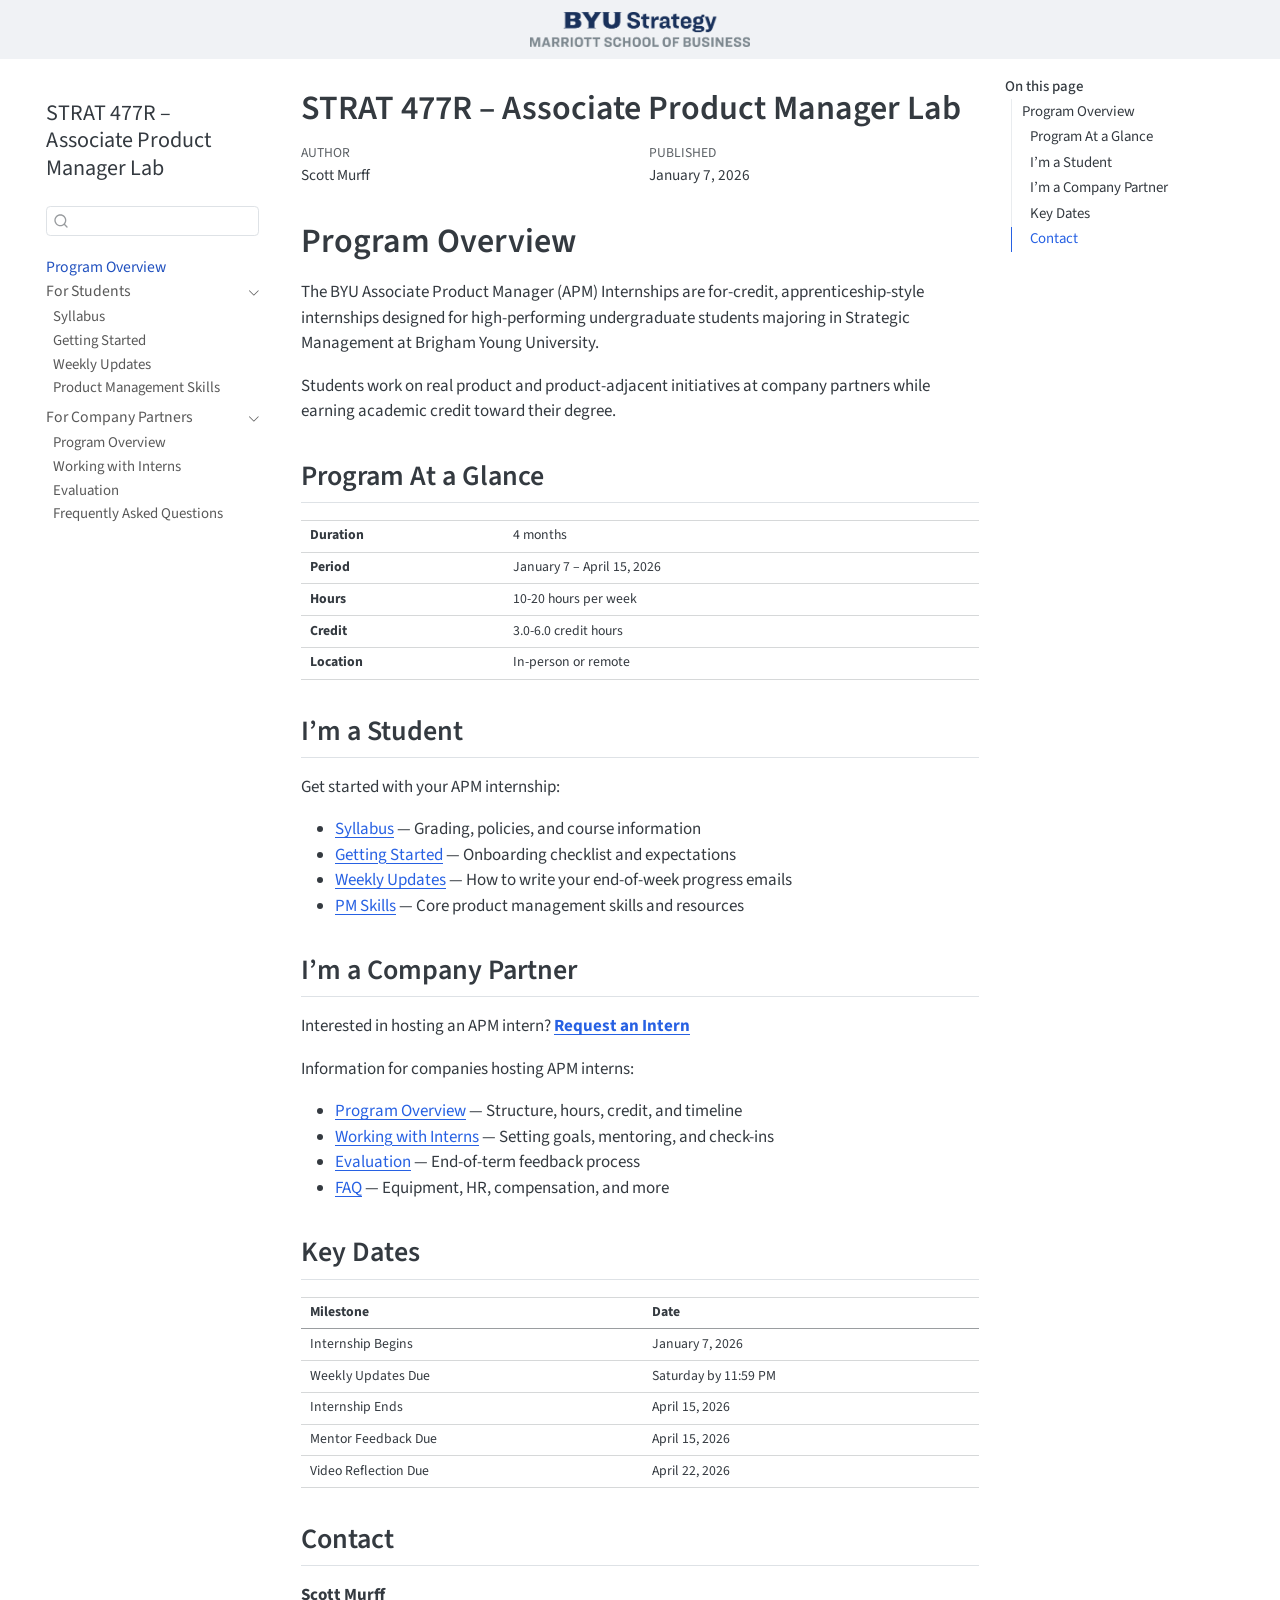
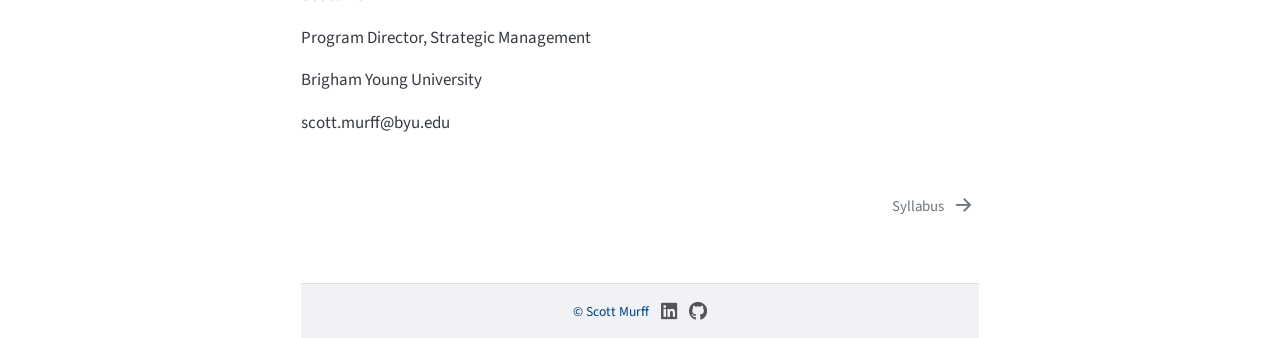
==== docs/index.html @ 0781306b "Initial commit: APM Lab Quarto site - Quarto book structure for students and partner companies - Git" ====
<!DOCTYPE html>
<html xmlns="http://www.w3.org/1999/xhtml" lang="en" xml:lang="en"><head>

<meta charset="utf-8">
<meta name="generator" content="quarto-1.8.25">

<meta name="viewport" content="width=device-width, initial-scale=1.0, user-scalable=yes">

<meta name="author" content="Scott Murff">
<meta name="dcterms.date" content="2026-01-07">

<title>STRAT 477R – Associate Product Manager Lab</title>
<style>
code{white-space: pre-wrap;}
span.smallcaps{font-variant: small-caps;}
div.columns{display: flex; gap: min(4vw, 1.5em);}
div.column{flex: auto; overflow-x: auto;}
div.hanging-indent{margin-left: 1.5em; text-indent: -1.5em;}
ul.task-list{list-style: none;}
ul.task-list li input[type="checkbox"] {
  width: 0.8em;
  margin: 0 0.8em 0.2em -1em; /* quarto-specific, see https://github.com/quarto-dev/quarto-cli/issues/4556 */ 
  vertical-align: middle;
}
</style>


<script src="site_libs/quarto-nav/quarto-nav.js"></script>
<script src="site_libs/quarto-nav/headroom.min.js"></script>
<script src="site_libs/clipboard/clipboard.min.js"></script>
<script src="site_libs/quarto-search/autocomplete.umd.js"></script>
<script src="site_libs/quarto-search/fuse.min.js"></script>
<script src="site_libs/quarto-search/quarto-search.js"></script>
<meta name="quarto:offset" content="./">
<link href="./students/01-syllabus.html" rel="next">
<link href="./images/strategic-ai-favicon.png" rel="icon" type="image/png">
<script src="site_libs/quarto-html/quarto.js" type="module"></script>
<script src="site_libs/quarto-html/tabsets/tabsets.js" type="module"></script>
<script src="site_libs/quarto-html/axe/axe-check.js" type="module"></script>
<script src="site_libs/quarto-html/popper.min.js"></script>
<script src="site_libs/quarto-html/tippy.umd.min.js"></script>
<script src="site_libs/quarto-html/anchor.min.js"></script>
<link href="site_libs/quarto-html/tippy.css" rel="stylesheet">
<link href="site_libs/quarto-html/quarto-syntax-highlighting-7b89279ff1a6dce999919e0e67d4d9ec.css" rel="stylesheet" id="quarto-text-highlighting-styles">
<script src="site_libs/bootstrap/bootstrap.min.js"></script>
<link href="site_libs/bootstrap/bootstrap-icons.css" rel="stylesheet">
<link href="site_libs/bootstrap/bootstrap-27c261d06b905028a18691de25d09dde.min.css" rel="stylesheet" append-hash="true" id="quarto-bootstrap" data-mode="light">
<script id="quarto-search-options" type="application/json">{
  "location": "sidebar",
  "copy-button": false,
  "collapse-after": 3,
  "panel-placement": "start",
  "type": "textbox",
  "limit": 50,
  "keyboard-shortcut": [
    "f",
    "/",
    "s"
  ],
  "show-item-context": false,
  "language": {
    "search-no-results-text": "No results",
    "search-matching-documents-text": "matching documents",
    "search-copy-link-title": "Copy link to search",
    "search-hide-matches-text": "Hide additional matches",
    "search-more-match-text": "more match in this document",
    "search-more-matches-text": "more matches in this document",
    "search-clear-button-title": "Clear",
    "search-text-placeholder": "",
    "search-detached-cancel-button-title": "Cancel",
    "search-submit-button-title": "Submit",
    "search-label": "Search"
  }
}</script>
</head><body class="nav-sidebar floating quarto-light"><header class="book-header-banner">
  <a href="https://byu-strategy.github.io/program-guide/" target="_blank">
    <img src="images/strat-logo.png" alt="BYU Strategy - Marriott School of Business">
  </a>
</header>

<!-- Google tag (gtag.js) -->
<script async="" src="https://www.googletagmanager.com/gtag/js?id=G-5TPMPSE4HZ"></script>
<script>
  window.dataLayer = window.dataLayer || [];
  function gtag(){dataLayer.push(arguments);}
  gtag('js', new Date());

  gtag('config', 'G-5TPMPSE4HZ');
</script>


<link rel="stylesheet" href="styles.css">




<div id="quarto-search-results"></div>
  <header id="quarto-header" class="headroom fixed-top">
  <nav class="quarto-secondary-nav">
    <div class="container-fluid d-flex">
      <button type="button" class="quarto-btn-toggle btn" data-bs-toggle="collapse" role="button" data-bs-target=".quarto-sidebar-collapse-item" aria-controls="quarto-sidebar" aria-expanded="false" aria-label="Toggle sidebar navigation" onclick="if (window.quartoToggleHeadroom) { window.quartoToggleHeadroom(); }">
        <i class="bi bi-layout-text-sidebar-reverse"></i>
      </button>
        <nav class="quarto-page-breadcrumbs" aria-label="breadcrumb"><ol class="breadcrumb"><li class="breadcrumb-item"><a href="./index.html"><span class="chapter-title">Program Overview</span></a></li></ol></nav>
        <a class="flex-grow-1" role="navigation" data-bs-toggle="collapse" data-bs-target=".quarto-sidebar-collapse-item" aria-controls="quarto-sidebar" aria-expanded="false" aria-label="Toggle sidebar navigation" onclick="if (window.quartoToggleHeadroom) { window.quartoToggleHeadroom(); }">      
        </a>
      <button type="button" class="btn quarto-search-button" aria-label="Search" onclick="window.quartoOpenSearch();">
        <i class="bi bi-search"></i>
      </button>
    </div>
  </nav>
</header>
<!-- content -->
<div id="quarto-content" class="quarto-container page-columns page-rows-contents page-layout-article">
<!-- sidebar -->
  <nav id="quarto-sidebar" class="sidebar collapse collapse-horizontal quarto-sidebar-collapse-item sidebar-navigation floating overflow-auto">
    <div class="pt-lg-2 mt-2 text-left sidebar-header sidebar-header-stacked">
      <a href="./index.html" class="sidebar-logo-link">
      </a>
    <div class="sidebar-title mb-0 py-0">
      <a href="./">STRAT 477R – Associate Product Manager Lab</a> 
    </div>
      </div>
        <div class="mt-2 flex-shrink-0 align-items-center">
        <div class="sidebar-search">
        <div id="quarto-search" class="" title="Search"></div>
        </div>
        </div>
    <div class="sidebar-menu-container"> 
    <ul class="list-unstyled mt-1">
        <li class="sidebar-item">
  <div class="sidebar-item-container"> 
  <a href="./index.html" class="sidebar-item-text sidebar-link active"><span class="chapter-title">Program Overview</span></a>
  </div>
</li>
        <li class="sidebar-item sidebar-item-section">
      <div class="sidebar-item-container"> 
            <a class="sidebar-item-text sidebar-link text-start" data-bs-toggle="collapse" data-bs-target="#quarto-sidebar-section-1" role="navigation" aria-expanded="true">
 <span class="menu-text">For Students</span></a>
          <a class="sidebar-item-toggle text-start" data-bs-toggle="collapse" data-bs-target="#quarto-sidebar-section-1" role="navigation" aria-expanded="true" aria-label="Toggle section">
            <i class="bi bi-chevron-right ms-2"></i>
          </a> 
      </div>
      <ul id="quarto-sidebar-section-1" class="collapse list-unstyled sidebar-section depth1 show">  
          <li class="sidebar-item">
  <div class="sidebar-item-container"> 
  <a href="./students/01-syllabus.html" class="sidebar-item-text sidebar-link"><span class="chapter-title">Syllabus</span></a>
  </div>
</li>
          <li class="sidebar-item">
  <div class="sidebar-item-container"> 
  <a href="./students/02-getting-started.html" class="sidebar-item-text sidebar-link"><span class="chapter-title">Getting Started</span></a>
  </div>
</li>
          <li class="sidebar-item">
  <div class="sidebar-item-container"> 
  <a href="./students/03-weekly-updates.html" class="sidebar-item-text sidebar-link"><span class="chapter-title">Weekly Updates</span></a>
  </div>
</li>
          <li class="sidebar-item">
  <div class="sidebar-item-container"> 
  <a href="./students/04-pm-skills.html" class="sidebar-item-text sidebar-link"><span class="chapter-title">Product Management Skills</span></a>
  </div>
</li>
      </ul>
  </li>
        <li class="sidebar-item sidebar-item-section">
      <div class="sidebar-item-container"> 
            <a class="sidebar-item-text sidebar-link text-start" data-bs-toggle="collapse" data-bs-target="#quarto-sidebar-section-2" role="navigation" aria-expanded="true">
 <span class="menu-text">For Company Partners</span></a>
          <a class="sidebar-item-toggle text-start" data-bs-toggle="collapse" data-bs-target="#quarto-sidebar-section-2" role="navigation" aria-expanded="true" aria-label="Toggle section">
            <i class="bi bi-chevron-right ms-2"></i>
          </a> 
      </div>
      <ul id="quarto-sidebar-section-2" class="collapse list-unstyled sidebar-section depth1 show">  
          <li class="sidebar-item">
  <div class="sidebar-item-container"> 
  <a href="./partners/01-program-overview.html" class="sidebar-item-text sidebar-link"><span class="chapter-title">Program Overview</span></a>
  </div>
</li>
          <li class="sidebar-item">
  <div class="sidebar-item-container"> 
  <a href="./partners/02-working-with-interns.html" class="sidebar-item-text sidebar-link"><span class="chapter-title">Working with Interns</span></a>
  </div>
</li>
          <li class="sidebar-item">
  <div class="sidebar-item-container"> 
  <a href="./partners/03-evaluation.html" class="sidebar-item-text sidebar-link"><span class="chapter-title">Evaluation</span></a>
  </div>
</li>
          <li class="sidebar-item">
  <div class="sidebar-item-container"> 
  <a href="./partners/04-faq.html" class="sidebar-item-text sidebar-link"><span class="chapter-title">Frequently Asked Questions</span></a>
  </div>
</li>
      </ul>
  </li>
    </ul>
    </div>
</nav>
<div id="quarto-sidebar-glass" class="quarto-sidebar-collapse-item" data-bs-toggle="collapse" data-bs-target=".quarto-sidebar-collapse-item"></div>
<!-- margin-sidebar -->
    <div id="quarto-margin-sidebar" class="sidebar margin-sidebar">
        <nav id="TOC" role="doc-toc" class="toc-active">
    <h2 id="toc-title">On this page</h2>
   
  <ul>
  <li><a href="#program-overview" id="toc-program-overview" class="nav-link active" data-scroll-target="#program-overview">Program Overview</a>
  <ul class="collapse">
  <li><a href="#program-at-a-glance" id="toc-program-at-a-glance" class="nav-link" data-scroll-target="#program-at-a-glance">Program At a Glance</a></li>
  <li><a href="#im-a-student" id="toc-im-a-student" class="nav-link" data-scroll-target="#im-a-student">I’m a Student</a></li>
  <li><a href="#im-a-company-partner" id="toc-im-a-company-partner" class="nav-link" data-scroll-target="#im-a-company-partner">I’m a Company Partner</a></li>
  <li><a href="#key-dates" id="toc-key-dates" class="nav-link" data-scroll-target="#key-dates">Key Dates</a></li>
  <li><a href="#contact" id="toc-contact" class="nav-link" data-scroll-target="#contact">Contact</a></li>
  </ul></li>
  </ul>
</nav>
    </div>
<!-- main -->
<main class="content" id="quarto-document-content">

<header id="title-block-header" class="quarto-title-block default">
<div class="quarto-title">
<h1 class="title">STRAT 477R – Associate Product Manager Lab</h1>
</div>



<div class="quarto-title-meta">

    <div>
    <div class="quarto-title-meta-heading">Author</div>
    <div class="quarto-title-meta-contents">
             <p>Scott Murff </p>
          </div>
  </div>
    
    <div>
    <div class="quarto-title-meta-heading">Published</div>
    <div class="quarto-title-meta-contents">
      <p class="date">January 7, 2026</p>
    </div>
  </div>
  
    
  </div>
  


</header>


<section id="program-overview" class="level1">
<h1>Program Overview</h1>
<p>The BYU Associate Product Manager (APM) Internships are for-credit, apprenticeship-style internships designed for high-performing undergraduate students majoring in Strategic Management at Brigham Young University.</p>
<p>Students work on real product and product-adjacent initiatives at company partners while earning academic credit toward their degree.</p>
<section id="program-at-a-glance" class="level2">
<h2 class="anchored" data-anchor-id="program-at-a-glance">Program At a Glance</h2>
<table class="caption-top table">
<tbody>
<tr class="odd">
<td><strong>Duration</strong></td>
<td>4 months</td>
</tr>
<tr class="even">
<td><strong>Period</strong></td>
<td>January 7 – April 15, 2026</td>
</tr>
<tr class="odd">
<td><strong>Hours</strong></td>
<td>10-20 hours per week</td>
</tr>
<tr class="even">
<td><strong>Credit</strong></td>
<td>3.0-6.0 credit hours</td>
</tr>
<tr class="odd">
<td><strong>Location</strong></td>
<td>In-person or remote</td>
</tr>
</tbody>
</table>
</section>
<section id="im-a-student" class="level2">
<h2 class="anchored" data-anchor-id="im-a-student">I’m a Student</h2>
<p>Get started with your APM internship:</p>
<ul>
<li><a href="./students/01-syllabus.html">Syllabus</a> — Grading, policies, and course information</li>
<li><a href="./students/02-getting-started.html">Getting Started</a> — Onboarding checklist and expectations</li>
<li><a href="./students/03-weekly-updates.html">Weekly Updates</a> — How to write your end-of-week progress emails</li>
<li><a href="./students/04-pm-skills.html">PM Skills</a> — Core product management skills and resources</li>
</ul>
</section>
<section id="im-a-company-partner" class="level2">
<h2 class="anchored" data-anchor-id="im-a-company-partner">I’m a Company Partner</h2>
<p>Interested in hosting an APM intern? <a href="https://docs.google.com/forms/d/e/1FAIpQLSdBkPGjYG-r-lFm8OFNOX_5ObOlJk23fbLxHwEotaW6vINzDg/viewform?usp=header"><strong>Request an Intern</strong></a></p>
<p>Information for companies hosting APM interns:</p>
<ul>
<li><a href="./partners/01-program-overview.html">Program Overview</a> — Structure, hours, credit, and timeline</li>
<li><a href="./partners/02-working-with-interns.html">Working with Interns</a> — Setting goals, mentoring, and check-ins</li>
<li><a href="./partners/03-evaluation.html">Evaluation</a> — End-of-term feedback process</li>
<li><a href="./partners/04-faq.html">FAQ</a> — Equipment, HR, compensation, and more</li>
</ul>
</section>
<section id="key-dates" class="level2">
<h2 class="anchored" data-anchor-id="key-dates">Key Dates</h2>
<table class="caption-top table">
<thead>
<tr class="header">
<th>Milestone</th>
<th>Date</th>
</tr>
</thead>
<tbody>
<tr class="odd">
<td>Internship Begins</td>
<td>January 7, 2026</td>
</tr>
<tr class="even">
<td>Weekly Updates Due</td>
<td>Saturday by 11:59 PM</td>
</tr>
<tr class="odd">
<td>Internship Ends</td>
<td>April 15, 2026</td>
</tr>
<tr class="even">
<td>Mentor Feedback Due</td>
<td>April 15, 2026</td>
</tr>
<tr class="odd">
<td>Video Reflection Due</td>
<td>April 22, 2026</td>
</tr>
</tbody>
</table>
</section>
<section id="contact" class="level2">
<h2 class="anchored" data-anchor-id="contact">Contact</h2>
<p><strong>Scott Murff</strong></p>
<p>Program Director, Strategic Management</p>
<p>Brigham Young University</p>
<p>scott.murff@byu.edu</p>


</section>
</section>

</main> <!-- /main -->
<link rel="stylesheet" href="https://cdnjs.cloudflare.com/ajax/libs/font-awesome/6.5.1/css/all.min.css">

<footer class="book-footer">
  <div class="footer-content">
    <div class="footer-text">
      <a href="https://www.scottmurff.org" target="_blank">© Scott Murff</a>
    </div>
    <div class="footer-icons">
      <a href="https://www.linkedin.com/in/scottdmurff" target="_blank" title="LinkedIn">
        <i class="fab fa-linkedin"></i>
      </a>
      <a href="https://github.com/sdmurff" target="_blank" title="GitHub">
        <i class="fab fa-github"></i>
      </a>
    </div>
  </div>
</footer>
<script id="quarto-html-after-body" type="application/javascript">
  window.document.addEventListener("DOMContentLoaded", function (event) {
    const icon = "";
    const anchorJS = new window.AnchorJS();
    anchorJS.options = {
      placement: 'right',
      icon: icon
    };
    anchorJS.add('.anchored');
    const isCodeAnnotation = (el) => {
      for (const clz of el.classList) {
        if (clz.startsWith('code-annotation-')) {                     
          return true;
        }
      }
      return false;
    }
    const onCopySuccess = function(e) {
      // button target
      const button = e.trigger;
      // don't keep focus
      button.blur();
      // flash "checked"
      button.classList.add('code-copy-button-checked');
      var currentTitle = button.getAttribute("title");
      button.setAttribute("title", "Copied!");
      let tooltip;
      if (window.bootstrap) {
        button.setAttribute("data-bs-toggle", "tooltip");
        button.setAttribute("data-bs-placement", "left");
        button.setAttribute("data-bs-title", "Copied!");
        tooltip = new bootstrap.Tooltip(button, 
          { trigger: "manual", 
            customClass: "code-copy-button-tooltip",
            offset: [0, -8]});
        tooltip.show();    
      }
      setTimeout(function() {
        if (tooltip) {
          tooltip.hide();
          button.removeAttribute("data-bs-title");
          button.removeAttribute("data-bs-toggle");
          button.removeAttribute("data-bs-placement");
        }
        button.setAttribute("title", currentTitle);
        button.classList.remove('code-copy-button-checked');
      }, 1000);
      // clear code selection
      e.clearSelection();
    }
    const getTextToCopy = function(trigger) {
      const outerScaffold = trigger.parentElement.cloneNode(true);
      const codeEl = outerScaffold.querySelector('code');
      for (const childEl of codeEl.children) {
        if (isCodeAnnotation(childEl)) {
          childEl.remove();
        }
      }
      return codeEl.innerText;
    }
    const clipboard = new window.ClipboardJS('.code-copy-button:not([data-in-quarto-modal])', {
      text: getTextToCopy
    });
    clipboard.on('success', onCopySuccess);
    if (window.document.getElementById('quarto-embedded-source-code-modal')) {
      const clipboardModal = new window.ClipboardJS('.code-copy-button[data-in-quarto-modal]', {
        text: getTextToCopy,
        container: window.document.getElementById('quarto-embedded-source-code-modal')
      });
      clipboardModal.on('success', onCopySuccess);
    }
      var localhostRegex = new RegExp(/^(?:http|https):\/\/localhost\:?[0-9]*\//);
      var mailtoRegex = new RegExp(/^mailto:/);
        var filterRegex = new RegExp('/' + window.location.host + '/');
      var isInternal = (href) => {
          return filterRegex.test(href) || localhostRegex.test(href) || mailtoRegex.test(href);
      }
      // Inspect non-navigation links and adorn them if external
     var links = window.document.querySelectorAll('a[href]:not(.nav-link):not(.navbar-brand):not(.toc-action):not(.sidebar-link):not(.sidebar-item-toggle):not(.pagination-link):not(.no-external):not([aria-hidden]):not(.dropdown-item):not(.quarto-navigation-tool):not(.about-link)');
      for (var i=0; i<links.length; i++) {
        const link = links[i];
        if (!isInternal(link.href)) {
          // undo the damage that might have been done by quarto-nav.js in the case of
          // links that we want to consider external
          if (link.dataset.originalHref !== undefined) {
            link.href = link.dataset.originalHref;
          }
        }
      }
    function tippyHover(el, contentFn, onTriggerFn, onUntriggerFn) {
      const config = {
        allowHTML: true,
        maxWidth: 500,
        delay: 100,
        arrow: false,
        appendTo: function(el) {
            return el.parentElement;
        },
        interactive: true,
        interactiveBorder: 10,
        theme: 'quarto',
        placement: 'bottom-start',
      };
      if (contentFn) {
        config.content = contentFn;
      }
      if (onTriggerFn) {
        config.onTrigger = onTriggerFn;
      }
      if (onUntriggerFn) {
        config.onUntrigger = onUntriggerFn;
      }
      window.tippy(el, config); 
    }
    const noterefs = window.document.querySelectorAll('a[role="doc-noteref"]');
    for (var i=0; i<noterefs.length; i++) {
      const ref = noterefs[i];
      tippyHover(ref, function() {
        // use id or data attribute instead here
        let href = ref.getAttribute('data-footnote-href') || ref.getAttribute('href');
        try { href = new URL(href).hash; } catch {}
        const id = href.replace(/^#\/?/, "");
        const note = window.document.getElementById(id);
        if (note) {
          return note.innerHTML;
        } else {
          return "";
        }
      });
    }
    const xrefs = window.document.querySelectorAll('a.quarto-xref');
    const processXRef = (id, note) => {
      // Strip column container classes
      const stripColumnClz = (el) => {
        el.classList.remove("page-full", "page-columns");
        if (el.children) {
          for (const child of el.children) {
            stripColumnClz(child);
          }
        }
      }
      stripColumnClz(note)
      if (id === null || id.startsWith('sec-')) {
        // Special case sections, only their first couple elements
        const container = document.createElement("div");
        if (note.children && note.children.length > 2) {
          container.appendChild(note.children[0].cloneNode(true));
          for (let i = 1; i < note.children.length; i++) {
            const child = note.children[i];
            if (child.tagName === "P" && child.innerText === "") {
              continue;
            } else {
              container.appendChild(child.cloneNode(true));
              break;
            }
          }
          if (window.Quarto?.typesetMath) {
            window.Quarto.typesetMath(container);
          }
          return container.innerHTML
        } else {
          if (window.Quarto?.typesetMath) {
            window.Quarto.typesetMath(note);
          }
          return note.innerHTML;
        }
      } else {
        // Remove any anchor links if they are present
        const anchorLink = note.querySelector('a.anchorjs-link');
        if (anchorLink) {
          anchorLink.remove();
        }
        if (window.Quarto?.typesetMath) {
          window.Quarto.typesetMath(note);
        }
        if (note.classList.contains("callout")) {
          return note.outerHTML;
        } else {
          return note.innerHTML;
        }
      }
    }
    for (var i=0; i<xrefs.length; i++) {
      const xref = xrefs[i];
      tippyHover(xref, undefined, function(instance) {
        instance.disable();
        let url = xref.getAttribute('href');
        let hash = undefined; 
        if (url.startsWith('#')) {
          hash = url;
        } else {
          try { hash = new URL(url).hash; } catch {}
        }
        if (hash) {
          const id = hash.replace(/^#\/?/, "");
          const note = window.document.getElementById(id);
          if (note !== null) {
            try {
              const html = processXRef(id, note.cloneNode(true));
              instance.setContent(html);
            } finally {
              instance.enable();
              instance.show();
            }
          } else {
            // See if we can fetch this
            fetch(url.split('#')[0])
            .then(res => res.text())
            .then(html => {
              const parser = new DOMParser();
              const htmlDoc = parser.parseFromString(html, "text/html");
              const note = htmlDoc.getElementById(id);
              if (note !== null) {
                const html = processXRef(id, note);
                instance.setContent(html);
              } 
            }).finally(() => {
              instance.enable();
              instance.show();
            });
          }
        } else {
          // See if we can fetch a full url (with no hash to target)
          // This is a special case and we should probably do some content thinning / targeting
          fetch(url)
          .then(res => res.text())
          .then(html => {
            const parser = new DOMParser();
            const htmlDoc = parser.parseFromString(html, "text/html");
            const note = htmlDoc.querySelector('main.content');
            if (note !== null) {
              // This should only happen for chapter cross references
              // (since there is no id in the URL)
              // remove the first header
              if (note.children.length > 0 && note.children[0].tagName === "HEADER") {
                note.children[0].remove();
              }
              const html = processXRef(null, note);
              instance.setContent(html);
            } 
          }).finally(() => {
            instance.enable();
            instance.show();
          });
        }
      }, function(instance) {
      });
    }
        let selectedAnnoteEl;
        const selectorForAnnotation = ( cell, annotation) => {
          let cellAttr = 'data-code-cell="' + cell + '"';
          let lineAttr = 'data-code-annotation="' +  annotation + '"';
          const selector = 'span[' + cellAttr + '][' + lineAttr + ']';
          return selector;
        }
        const selectCodeLines = (annoteEl) => {
          const doc = window.document;
          const targetCell = annoteEl.getAttribute("data-target-cell");
          const targetAnnotation = annoteEl.getAttribute("data-target-annotation");
          const annoteSpan = window.document.querySelector(selectorForAnnotation(targetCell, targetAnnotation));
          const lines = annoteSpan.getAttribute("data-code-lines").split(",");
          const lineIds = lines.map((line) => {
            return targetCell + "-" + line;
          })
          let top = null;
          let height = null;
          let parent = null;
          if (lineIds.length > 0) {
              //compute the position of the single el (top and bottom and make a div)
              const el = window.document.getElementById(lineIds[0]);
              top = el.offsetTop;
              height = el.offsetHeight;
              parent = el.parentElement.parentElement;
            if (lineIds.length > 1) {
              const lastEl = window.document.getElementById(lineIds[lineIds.length - 1]);
              const bottom = lastEl.offsetTop + lastEl.offsetHeight;
              height = bottom - top;
            }
            if (top !== null && height !== null && parent !== null) {
              // cook up a div (if necessary) and position it 
              let div = window.document.getElementById("code-annotation-line-highlight");
              if (div === null) {
                div = window.document.createElement("div");
                div.setAttribute("id", "code-annotation-line-highlight");
                div.style.position = 'absolute';
                parent.appendChild(div);
              }
              div.style.top = top - 2 + "px";
              div.style.height = height + 4 + "px";
              div.style.left = 0;
              let gutterDiv = window.document.getElementById("code-annotation-line-highlight-gutter");
              if (gutterDiv === null) {
                gutterDiv = window.document.createElement("div");
                gutterDiv.setAttribute("id", "code-annotation-line-highlight-gutter");
                gutterDiv.style.position = 'absolute';
                const codeCell = window.document.getElementById(targetCell);
                const gutter = codeCell.querySelector('.code-annotation-gutter');
                gutter.appendChild(gutterDiv);
              }
              gutterDiv.style.top = top - 2 + "px";
              gutterDiv.style.height = height + 4 + "px";
            }
            selectedAnnoteEl = annoteEl;
          }
        };
        const unselectCodeLines = () => {
          const elementsIds = ["code-annotation-line-highlight", "code-annotation-line-highlight-gutter"];
          elementsIds.forEach((elId) => {
            const div = window.document.getElementById(elId);
            if (div) {
              div.remove();
            }
          });
          selectedAnnoteEl = undefined;
        };
          // Handle positioning of the toggle
      window.addEventListener(
        "resize",
        throttle(() => {
          elRect = undefined;
          if (selectedAnnoteEl) {
            selectCodeLines(selectedAnnoteEl);
          }
        }, 10)
      );
      function throttle(fn, ms) {
      let throttle = false;
      let timer;
        return (...args) => {
          if(!throttle) { // first call gets through
              fn.apply(this, args);
              throttle = true;
          } else { // all the others get throttled
              if(timer) clearTimeout(timer); // cancel #2
              timer = setTimeout(() => {
                fn.apply(this, args);
                timer = throttle = false;
              }, ms);
          }
        };
      }
        // Attach click handler to the DT
        const annoteDls = window.document.querySelectorAll('dt[data-target-cell]');
        for (const annoteDlNode of annoteDls) {
          annoteDlNode.addEventListener('click', (event) => {
            const clickedEl = event.target;
            if (clickedEl !== selectedAnnoteEl) {
              unselectCodeLines();
              const activeEl = window.document.querySelector('dt[data-target-cell].code-annotation-active');
              if (activeEl) {
                activeEl.classList.remove('code-annotation-active');
              }
              selectCodeLines(clickedEl);
              clickedEl.classList.add('code-annotation-active');
            } else {
              // Unselect the line
              unselectCodeLines();
              clickedEl.classList.remove('code-annotation-active');
            }
          });
        }
    const findCites = (el) => {
      const parentEl = el.parentElement;
      if (parentEl) {
        const cites = parentEl.dataset.cites;
        if (cites) {
          return {
            el,
            cites: cites.split(' ')
          };
        } else {
          return findCites(el.parentElement)
        }
      } else {
        return undefined;
      }
    };
    var bibliorefs = window.document.querySelectorAll('a[role="doc-biblioref"]');
    for (var i=0; i<bibliorefs.length; i++) {
      const ref = bibliorefs[i];
      const citeInfo = findCites(ref);
      if (citeInfo) {
        tippyHover(citeInfo.el, function() {
          var popup = window.document.createElement('div');
          citeInfo.cites.forEach(function(cite) {
            var citeDiv = window.document.createElement('div');
            citeDiv.classList.add('hanging-indent');
            citeDiv.classList.add('csl-entry');
            var biblioDiv = window.document.getElementById('ref-' + cite);
            if (biblioDiv) {
              citeDiv.innerHTML = biblioDiv.innerHTML;
            }
            popup.appendChild(citeDiv);
          });
          return popup.innerHTML;
        });
      }
    }
  });
  </script>
<nav class="page-navigation">
  <div class="nav-page nav-page-previous">
  </div>
  <div class="nav-page nav-page-next">
      <a href="./students/01-syllabus.html" class="pagination-link" aria-label="Syllabus">
        <span class="nav-page-text"><span class="chapter-title">Syllabus</span></span> <i class="bi bi-arrow-right-short"></i>
      </a>
  </div>
</nav>
</div> <!-- /content -->




</body></html>
---- docs/site_libs/quarto-html/tippy.css ----
.tippy-box[data-animation=fade][data-state=hidden]{opacity:0}[data-tippy-root]{max-width:calc(100vw - 10px)}.tippy-box{position:relative;background-color:#333;color:#fff;border-radius:4px;font-size:14px;line-height:1.4;white-space:normal;outline:0;transition-property:transform,visibility,opacity}.tippy-box[data-placement^=top]>.tippy-arrow{bottom:0}.tippy-box[data-placement^=top]>.tippy-arrow:before{bottom:-7px;left:0;border-width:8px 8px 0;border-top-color:initial;transform-origin:center top}.tippy-box[data-placement^=bottom]>.tippy-arrow{top:0}.tippy-box[data-placement^=bottom]>.tippy-arrow:before{top:-7px;left:0;border-width:0 8px 8px;border-bottom-color:initial;transform-origin:center bottom}.tippy-box[data-placement^=left]>.tippy-arrow{right:0}.tippy-box[data-placement^=left]>.tippy-arrow:before{border-width:8px 0 8px 8px;border-left-color:initial;right:-7px;transform-origin:center left}.tippy-box[data-placement^=right]>.tippy-arrow{left:0}.tippy-box[data-placement^=right]>.tippy-arrow:before{left:-7px;border-width:8px 8px 8px 0;border-right-color:initial;transform-origin:center right}.tippy-box[data-inertia][data-state=visible]{transition-timing-function:cubic-bezier(.54,1.5,.38,1.11)}.tippy-arrow{width:16px;height:16px;color:#333}.tippy-arrow:before{content:"";position:absolute;border-color:transparent;border-style:solid}.tippy-content{position:relative;padding:5px 9px;z-index:1}
---- docs/site_libs/quarto-html/quarto-syntax-highlighting-7b89279ff1a6dce999919e0e67d4d9ec.css ----
/* quarto syntax highlight colors */
:root {
  --quarto-hl-ot-color: #003B4F;
  --quarto-hl-at-color: #657422;
  --quarto-hl-ss-color: #20794D;
  --quarto-hl-an-color: #5E5E5E;
  --quarto-hl-fu-color: #4758AB;
  --quarto-hl-st-color: #20794D;
  --quarto-hl-cf-color: #003B4F;
  --quarto-hl-op-color: #5E5E5E;
  --quarto-hl-er-color: #AD0000;
  --quarto-hl-bn-color: #AD0000;
  --quarto-hl-al-color: #AD0000;
  --quarto-hl-va-color: #111111;
  --quarto-hl-bu-color: inherit;
  --quarto-hl-ex-color: inherit;
  --quarto-hl-pp-color: #AD0000;
  --quarto-hl-in-color: #5E5E5E;
  --quarto-hl-vs-color: #20794D;
  --quarto-hl-wa-color: #5E5E5E;
  --quarto-hl-do-color: #5E5E5E;
  --quarto-hl-im-color: #00769E;
  --quarto-hl-ch-color: #20794D;
  --quarto-hl-dt-color: #AD0000;
  --quarto-hl-fl-color: #AD0000;
  --quarto-hl-co-color: #5E5E5E;
  --quarto-hl-cv-color: #5E5E5E;
  --quarto-hl-cn-color: #8f5902;
  --quarto-hl-sc-color: #5E5E5E;
  --quarto-hl-dv-color: #AD0000;
  --quarto-hl-kw-color: #003B4F;
}

/* other quarto variables */
:root {
  --quarto-font-monospace: SFMono-Regular, Menlo, Monaco, Consolas, "Liberation Mono", "Courier New", monospace;
}

/* syntax highlight based on Pandoc's rules */
pre > code.sourceCode > span {
  color: #003B4F;
}

code.sourceCode > span {
  color: #003B4F;
}

div.sourceCode,
div.sourceCode pre.sourceCode {
  color: #003B4F;
}

/* Normal */
code span {
  color: #003B4F;
}

/* Alert */
code span.al {
  color: #AD0000;
  font-style: inherit;
}

/* Annotation */
code span.an {
  color: #5E5E5E;
  font-style: inherit;
}

/* Attribute */
code span.at {
  color: #657422;
  font-style: inherit;
}

/* BaseN */
code span.bn {
  color: #AD0000;
  font-style: inherit;
}

/* BuiltIn */
code span.bu {
  font-style: inherit;
}

/* ControlFlow */
code span.cf {
  color: #003B4F;
  font-weight: bold;
  font-style: inherit;
}

/* Char */
code span.ch {
  color: #20794D;
  font-style: inherit;
}

/* Constant */
code span.cn {
  color: #8f5902;
  font-style: inherit;
}

/* Comment */
code span.co {
  color: #5E5E5E;
  font-style: inherit;
}

/* CommentVar */
code span.cv {
  color: #5E5E5E;
  font-style: italic;
}

/* Documentation */
code span.do {
  color: #5E5E5E;
  font-style: italic;
}

/* DataType */
code span.dt {
  color: #AD0000;
  font-style: inherit;
}

/* DecVal */
code span.dv {
  color: #AD0000;
  font-style: inherit;
}

/* Error */
code span.er {
  color: #AD0000;
  font-style: inherit;
}

/* Extension */
code span.ex {
  font-style: inherit;
}

/* Float */
code span.fl {
  color: #AD0000;
  font-style: inherit;
}

/* Function */
code span.fu {
  color: #4758AB;
  font-style: inherit;
}

/* Import */
code span.im {
  color: #00769E;
  font-style: inherit;
}

/* Information */
code span.in {
  color: #5E5E5E;
  font-style: inherit;
}

/* Keyword */
code span.kw {
  color: #003B4F;
  font-weight: bold;
  font-style: inherit;
}

/* Operator */
code span.op {
  color: #5E5E5E;
  font-style: inherit;
}

/* Other */
code span.ot {
  color: #003B4F;
  font-style: inherit;
}

/* Preprocessor */
code span.pp {
  color: #AD0000;
  font-style: inherit;
}

/* SpecialChar */
code span.sc {
  color: #5E5E5E;
  font-style: inherit;
}

/* SpecialString */
code span.ss {
  color: #20794D;
  font-style: inherit;
}

/* String */
code span.st {
  color: #20794D;
  font-style: inherit;
}

/* Variable */
code span.va {
  color: #111111;
  font-style: inherit;
}

/* VerbatimString */
code span.vs {
  color: #20794D;
  font-style: inherit;
}

/* Warning */
code span.wa {
  color: #5E5E5E;
  font-style: italic;
}

.prevent-inlining {
  content: "</";
}

/*# sourceMappingURL=3944bc705cfaf4c80e56f77c5205168a.css.map */
---- docs/styles.css ----
table,
table th,
table td {
  padding: 1px 1px;
  font-size: 0.9em;
  line-height: 1;  /* reduce vertical spacing */
}

.book-header-banner {
  text-align: center;
  background-color: #f0f2f5;
  padding: 12px 0;
}

.book-header-banner img {
  max-width: 220px;
  height: auto;
  display: block;
  margin: 0 auto;
}

.book-footer {
  font-size: 0.85rem;
  color: #555;
  margin-top: 40px;
  padding: 12px 0;
  border-top: 1px solid #ddd;
  background-color: #f0f2f5;
  text-align: center;
}

.footer-content {
  display: flex;
  flex-direction: row;
  justify-content: center;
  align-items: center;
  gap: 12px;
}

.footer-icons {
  display: flex;
  align-items: center;
  gap: 12px;
}

.footer-icons a {
  color: #555;
  font-size: 1.1rem;
  transition: color 0.2s ease;
}

.footer-icons a:hover {
  color: #002E5D;
}

.footer-text {
  font-size: 0.8rem;
  color: #777;
}

.footer-text a {
  color: #004080;
  text-decoration: none;
}

.footer-text a:hover {
  text-decoration: underline;
}



.tweet-center {
  display: flex;
  justify-content: center;
}
.tweet-center .twitter-tweet {
  margin: 0 auto;      /* removes extra left offset */
  display: inline-block;
}

.embed-center {
  display: flex;
  justify-content: center;
}


.responsive-video {
  position: relative;
  padding-bottom: 56.25%; /* 16:9 ratio, adjust if needed */
  height: 0;
  overflow: hidden;
  max-width: 100%;
}

.responsive-video video {
  position: absolute;
  top: 0;
  left: 0;
  width: 100%;
  height: 100%;
}
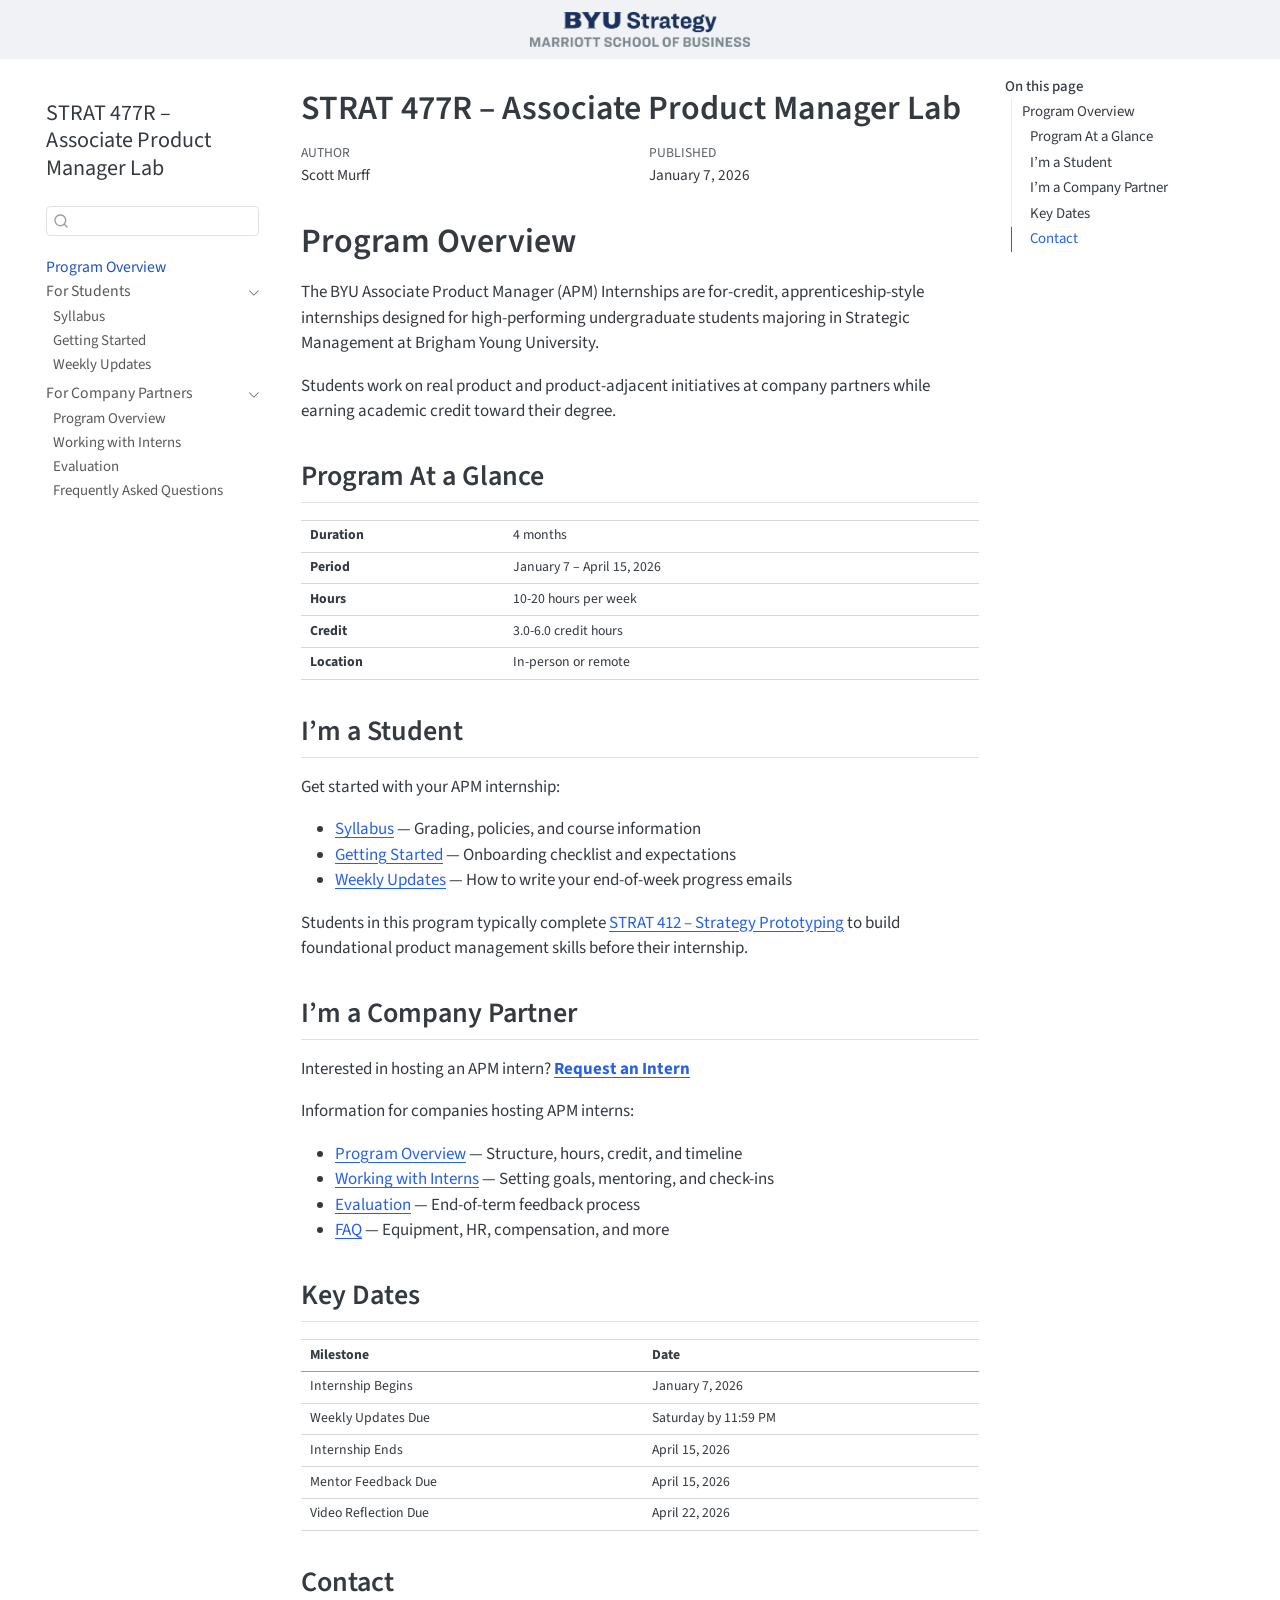
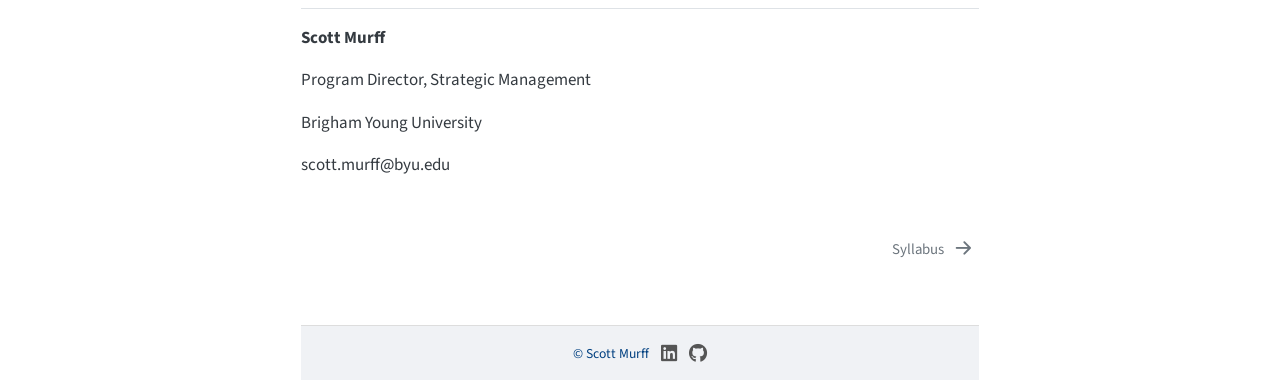
==== commit 669975cd: "Remove PM Skills chapter, link to Strategy Prototyping course Students build PM skills in STRAT 412 " ====
--- a/docs/index.html
+++ b/docs/index.html
@@ -33,7 +33,7 @@
 <script src="site_libs/quarto-search/quarto-search.js"></script>
 <meta name="quarto:offset" content="./">
 <link href="./students/01-syllabus.html" rel="next">
-<link href="./images/strategic-ai-favicon.png" rel="icon" type="image/png">
+<link href="./images/favicon.svg" rel="icon" type="image/svg+xml">
 <script src="site_libs/quarto-html/quarto.js" type="module"></script>
 <script src="site_libs/quarto-html/tabsets/tabsets.js" type="module"></script>
 <script src="site_libs/quarto-html/axe/axe-check.js" type="module"></script>
@@ -74,7 +74,7 @@
 }</script>
 </head><body class="nav-sidebar floating quarto-light"><header class="book-header-banner">
   <a href="https://byu-strategy.github.io/program-guide/" target="_blank">
-    <img src="images/strat-logo.png" alt="BYU Strategy - Marriott School of Business">
+    <img src="https://byu-strategy.github.io/apm-lab/images/strat-logo.png" alt="BYU Strategy - Marriott School of Business">
   </a>
 </header>
 
@@ -157,11 +157,6 @@
   <a href="./students/03-weekly-updates.html" class="sidebar-item-text sidebar-link"><span class="chapter-title">Weekly Updates</span></a>
   </div>
 </li>
-          <li class="sidebar-item">
-  <div class="sidebar-item-container"> 
-  <a href="./students/04-pm-skills.html" class="sidebar-item-text sidebar-link"><span class="chapter-title">Product Management Skills</span></a>
-  </div>
-</li>
       </ul>
   </li>
         <li class="sidebar-item sidebar-item-section">
@@ -288,8 +283,8 @@
 <li><a href="./students/01-syllabus.html">Syllabus</a> — Grading, policies, and course information</li>
 <li><a href="./students/02-getting-started.html">Getting Started</a> — Onboarding checklist and expectations</li>
 <li><a href="./students/03-weekly-updates.html">Weekly Updates</a> — How to write your end-of-week progress emails</li>
-<li><a href="./students/04-pm-skills.html">PM Skills</a> — Core product management skills and resources</li>
 </ul>
+<p>Students in this program typically complete <a href="https://byu-strategy.github.io/strategy-prototyping/">STRAT 412 – Strategy Prototyping</a> to build foundational product management skills before their internship.</p>
 </section>
 <section id="im-a-company-partner" class="level2">
 <h2 class="anchored" data-anchor-id="im-a-company-partner">I’m a Company Partner</h2>
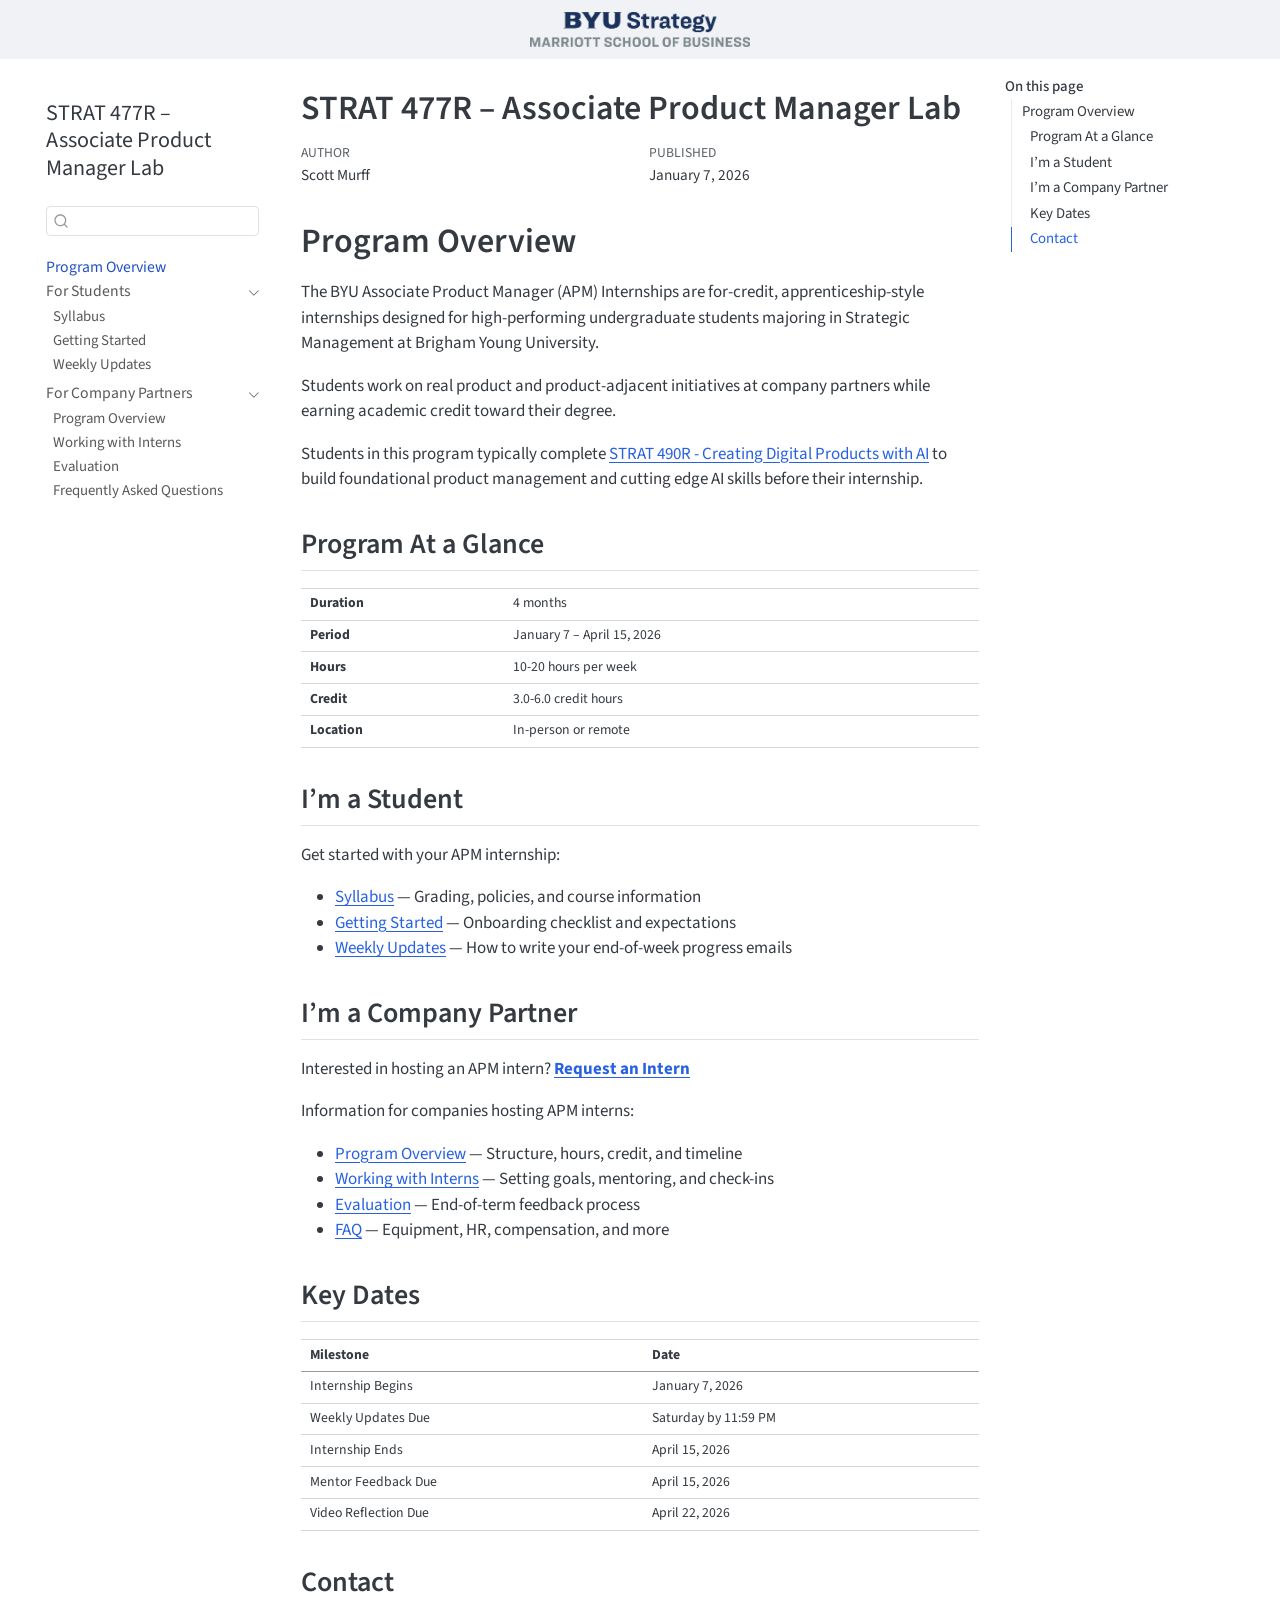
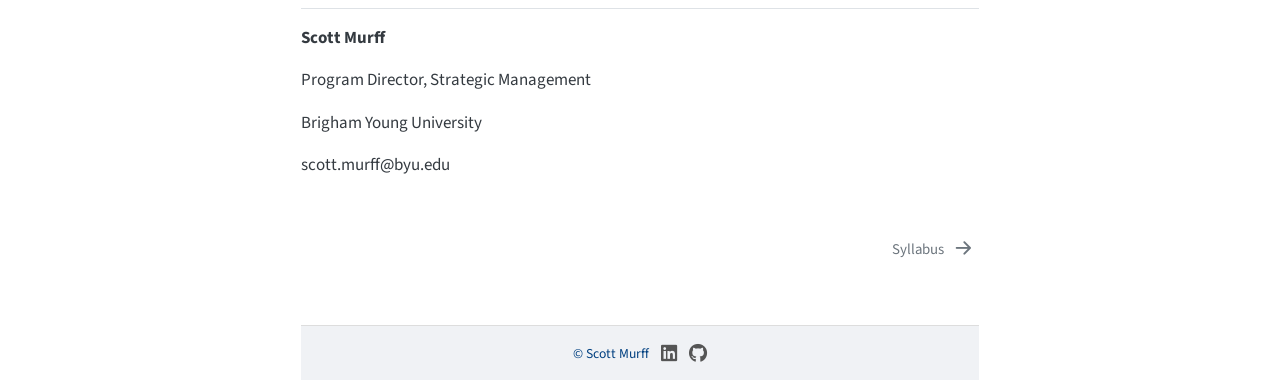
==== commit 54b95ce7: "Update course reference to STRAT 490R Changed from STRAT 412 to STRAT 490R - Creating Digital Produc" ====
--- a/docs/index.html
+++ b/docs/index.html
@@ -249,6 +249,7 @@
 <h1>Program Overview</h1>
 <p>The BYU Associate Product Manager (APM) Internships are for-credit, apprenticeship-style internships designed for high-performing undergraduate students majoring in Strategic Management at Brigham Young University.</p>
 <p>Students work on real product and product-adjacent initiatives at company partners while earning academic credit toward their degree.</p>
+<p>Students in this program typically complete <a href="https://byu-strategy.github.io/strategy-prototyping/">STRAT 490R - Creating Digital Products with AI</a> to build foundational product management and cutting edge AI skills before their internship.</p>
 <section id="program-at-a-glance" class="level2">
 <h2 class="anchored" data-anchor-id="program-at-a-glance">Program At a Glance</h2>
 <table class="caption-top table">
@@ -284,7 +285,6 @@
 <li><a href="./students/02-getting-started.html">Getting Started</a> — Onboarding checklist and expectations</li>
 <li><a href="./students/03-weekly-updates.html">Weekly Updates</a> — How to write your end-of-week progress emails</li>
 </ul>
-<p>Students in this program typically complete <a href="https://byu-strategy.github.io/strategy-prototyping/">STRAT 412 – Strategy Prototyping</a> to build foundational product management skills before their internship.</p>
 </section>
 <section id="im-a-company-partner" class="level2">
 <h2 class="anchored" data-anchor-id="im-a-company-partner">I’m a Company Partner</h2>
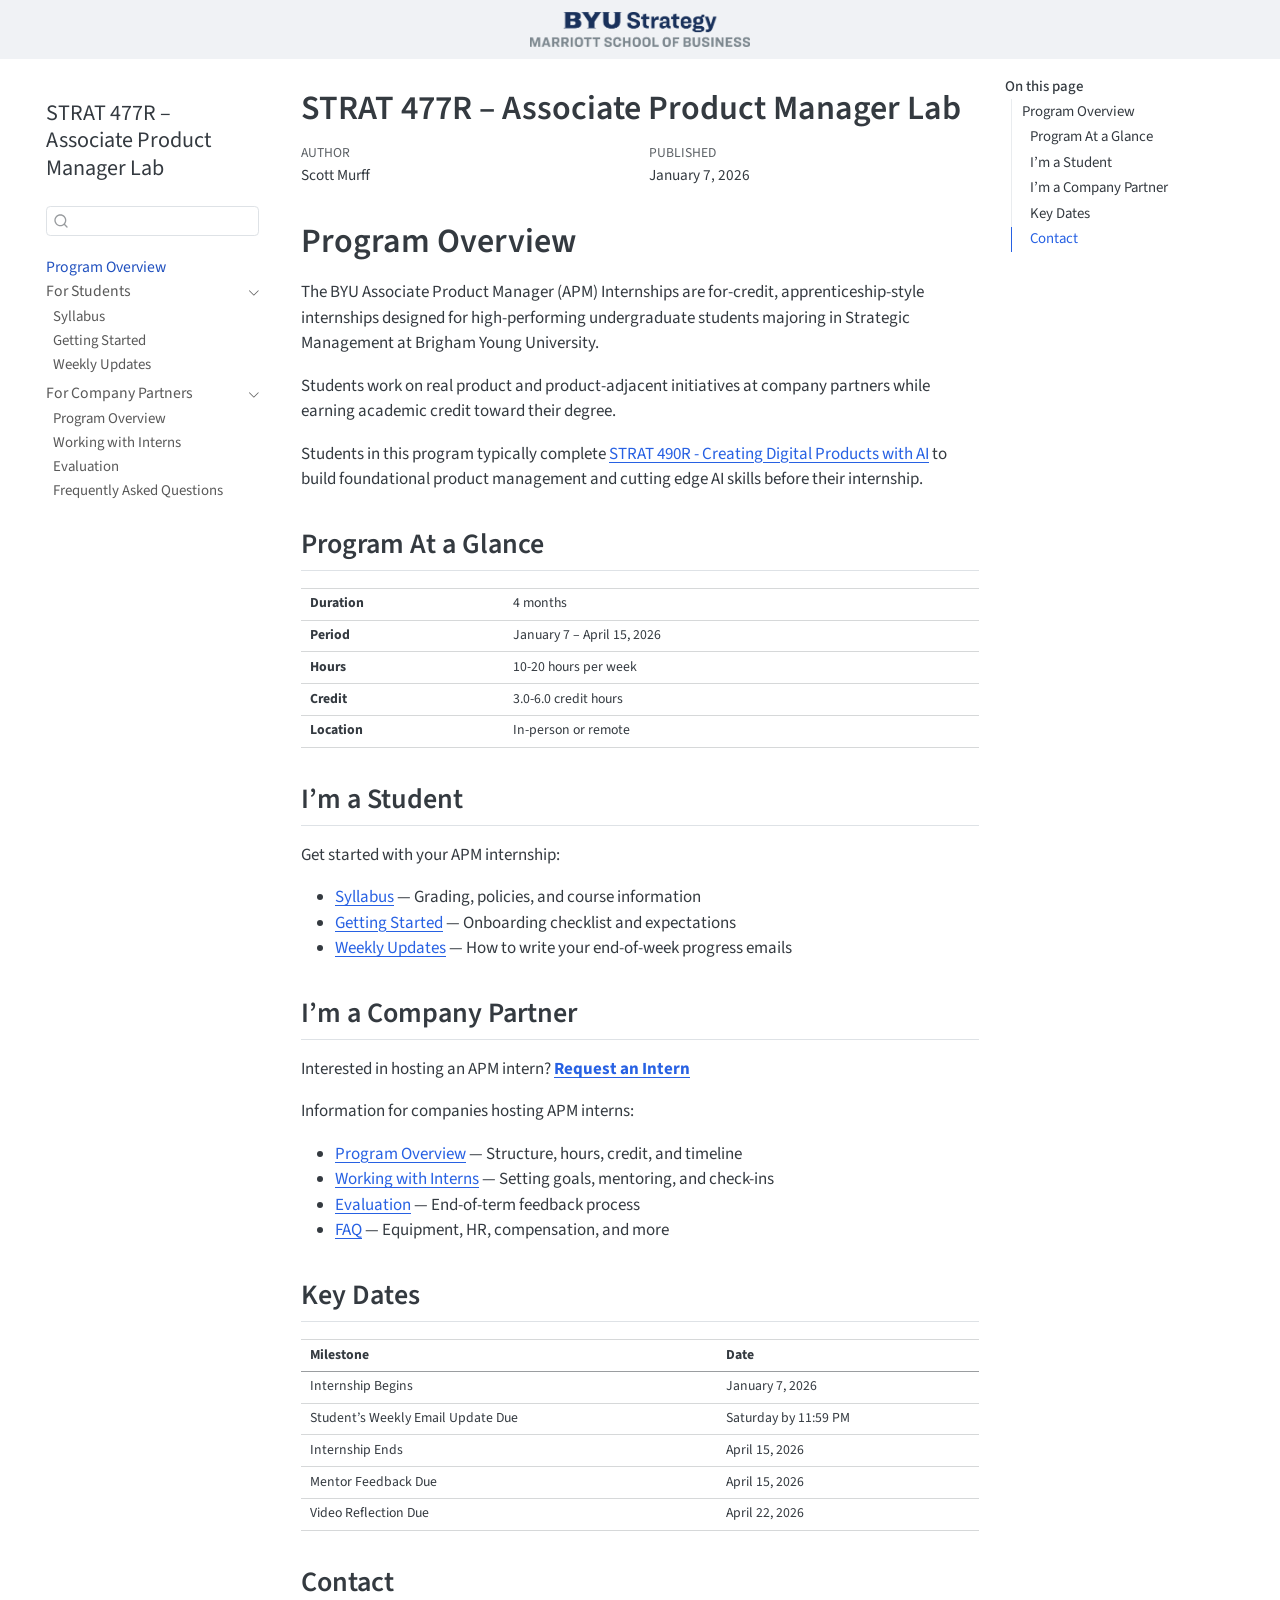
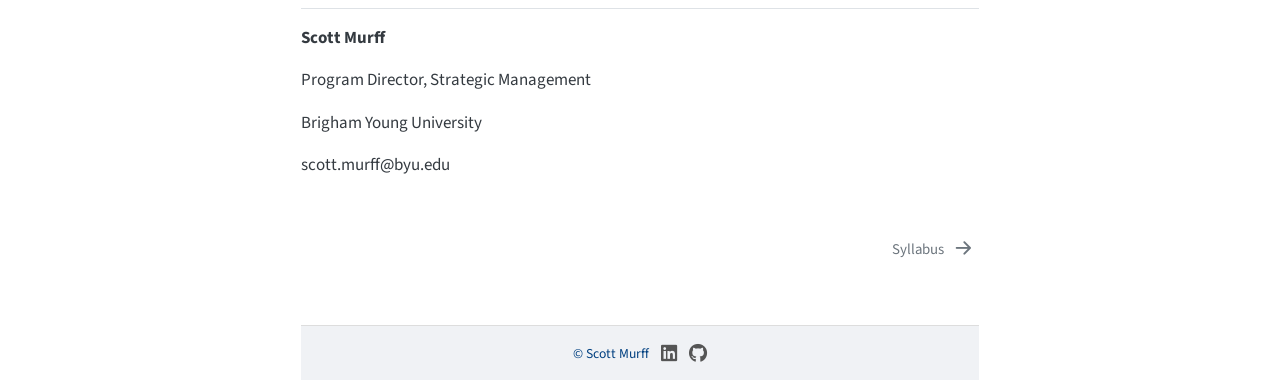
==== commit e9c9396c: "Update evaluation criteria to match actual survey Aligned "What the Survey Covers" section with actu" ====
--- a/docs/index.html
+++ b/docs/index.html
@@ -312,7 +312,7 @@
 <td>January 7, 2026</td>
 </tr>
 <tr class="even">
-<td>Weekly Updates Due</td>
+<td>Student’s Weekly Email Update Due</td>
 <td>Saturday by 11:59 PM</td>
 </tr>
 <tr class="odd">
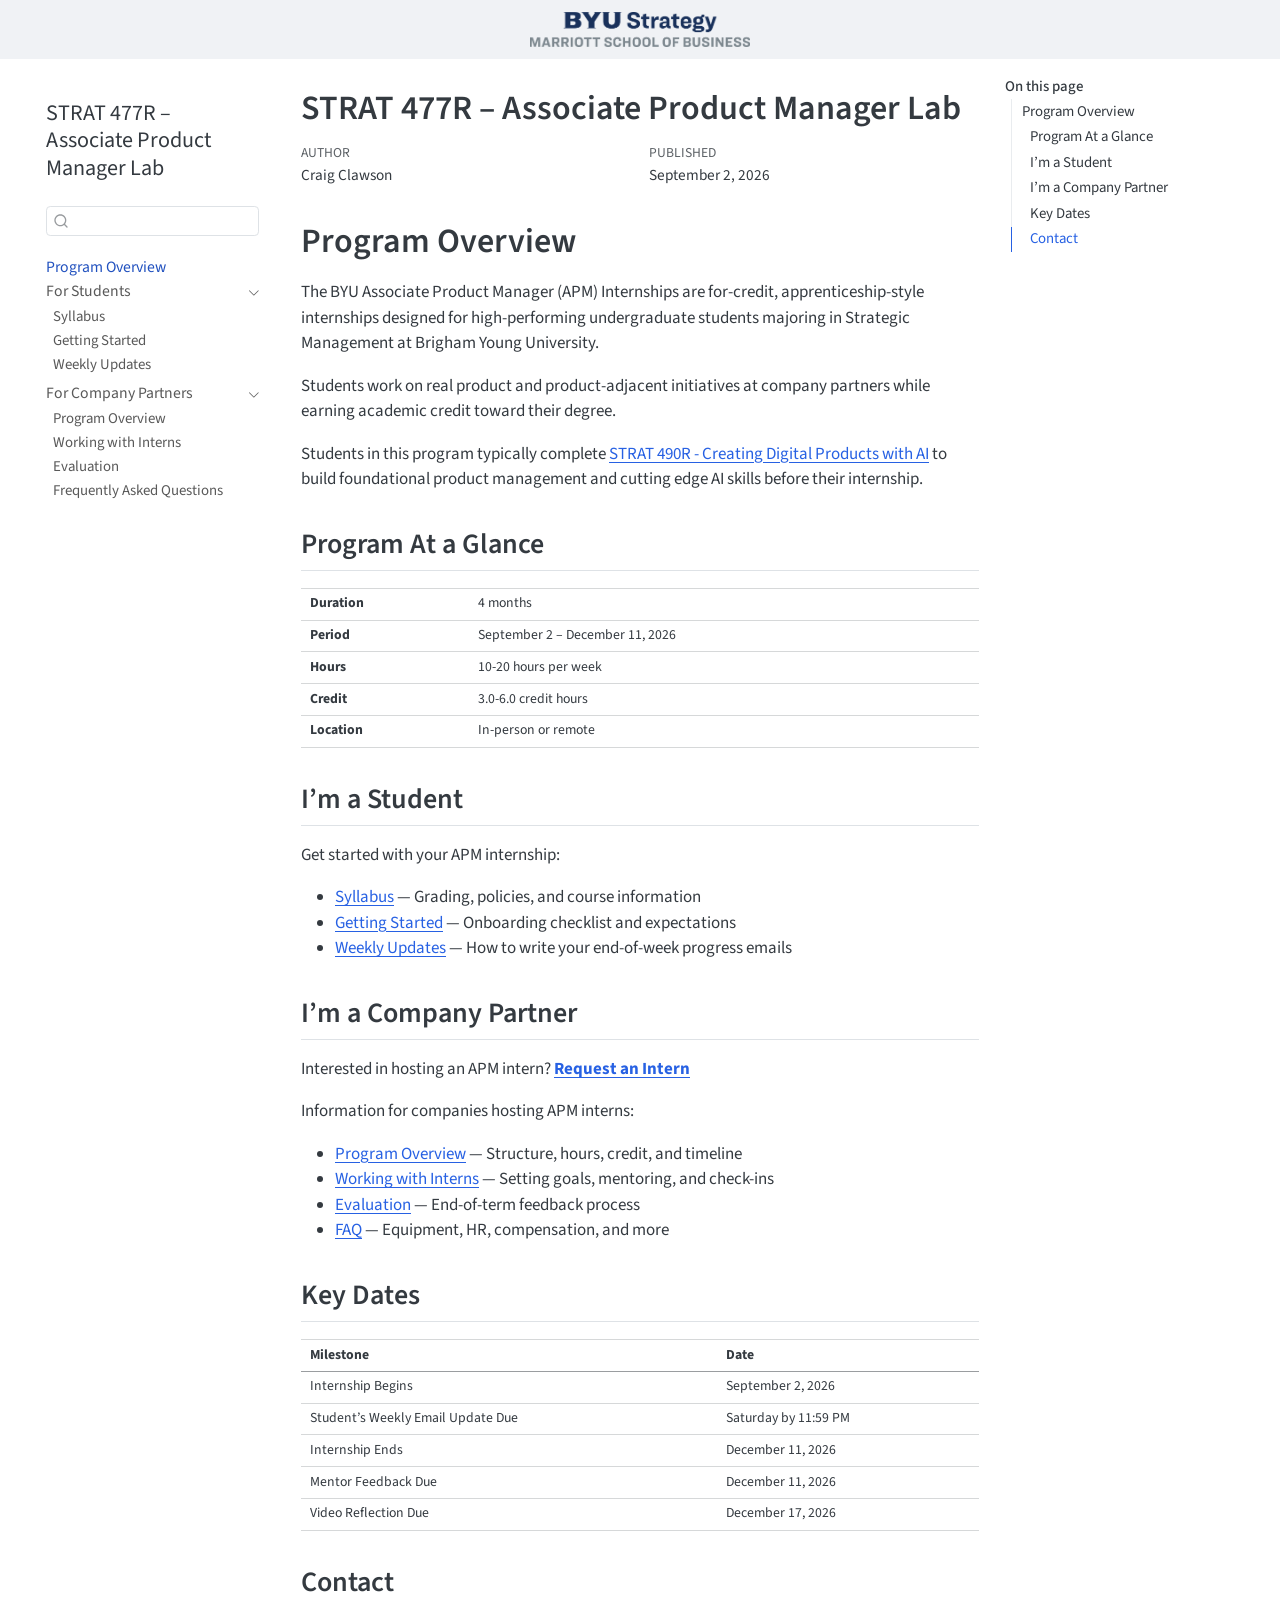
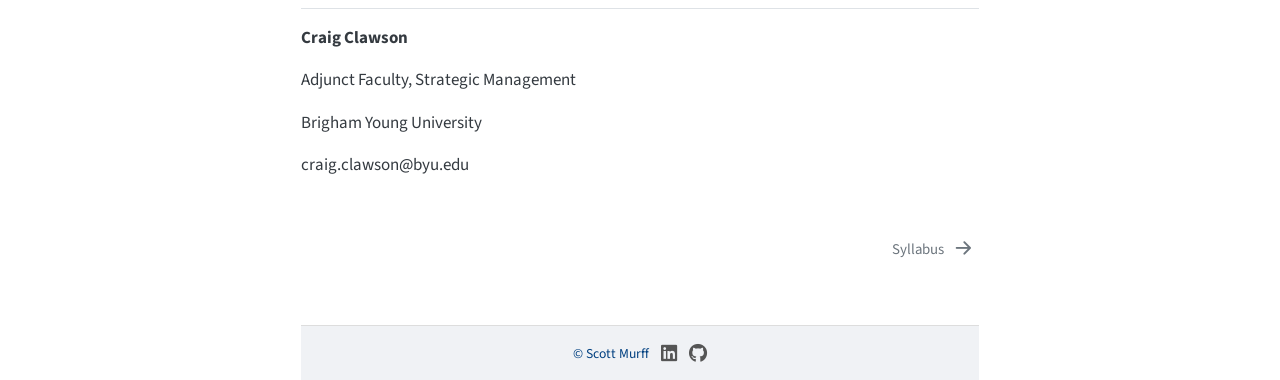
==== commit 6810ad46: "Move to three required sessions and 12 weekly emails Required Fridays are now September 18 (kick-off" ====
--- a/docs/index.html
+++ b/docs/index.html
@@ -6,8 +6,8 @@
 
 <meta name="viewport" content="width=device-width, initial-scale=1.0, user-scalable=yes">
 
-<meta name="author" content="Scott Murff">
-<meta name="dcterms.date" content="2026-01-07">
+<meta name="author" content="Craig Clawson">
+<meta name="dcterms.date" content="2026-09-02">
 
 <title>STRAT 477R – Associate Product Manager Lab</title>
 <style>
@@ -226,14 +226,14 @@
     <div>
     <div class="quarto-title-meta-heading">Author</div>
     <div class="quarto-title-meta-contents">
-             <p>Scott Murff </p>
+             <p>Craig Clawson </p>
           </div>
   </div>
     
     <div>
     <div class="quarto-title-meta-heading">Published</div>
     <div class="quarto-title-meta-contents">
-      <p class="date">January 7, 2026</p>
+      <p class="date">September 2, 2026</p>
     </div>
   </div>
   
@@ -260,7 +260,7 @@
 </tr>
 <tr class="even">
 <td><strong>Period</strong></td>
-<td>January 7 – April 15, 2026</td>
+<td>September 2 – December 11, 2026</td>
 </tr>
 <tr class="odd">
 <td><strong>Hours</strong></td>
@@ -309,7 +309,7 @@
 <tbody>
 <tr class="odd">
 <td>Internship Begins</td>
-<td>January 7, 2026</td>
+<td>September 2, 2026</td>
 </tr>
 <tr class="even">
 <td>Student’s Weekly Email Update Due</td>
@@ -317,25 +317,25 @@
 </tr>
 <tr class="odd">
 <td>Internship Ends</td>
-<td>April 15, 2026</td>
+<td>December 11, 2026</td>
 </tr>
 <tr class="even">
 <td>Mentor Feedback Due</td>
-<td>April 15, 2026</td>
+<td>December 11, 2026</td>
 </tr>
 <tr class="odd">
 <td>Video Reflection Due</td>
-<td>April 22, 2026</td>
+<td>December 17, 2026</td>
 </tr>
 </tbody>
 </table>
 </section>
 <section id="contact" class="level2">
 <h2 class="anchored" data-anchor-id="contact">Contact</h2>
-<p><strong>Scott Murff</strong></p>
-<p>Program Director, Strategic Management</p>
+<p><strong>Craig Clawson</strong></p>
+<p>Adjunct Faculty, Strategic Management</p>
 <p>Brigham Young University</p>
-<p>scott.murff@byu.edu</p>
+<p>craig.clawson@byu.edu</p>
 
 
 </section>
